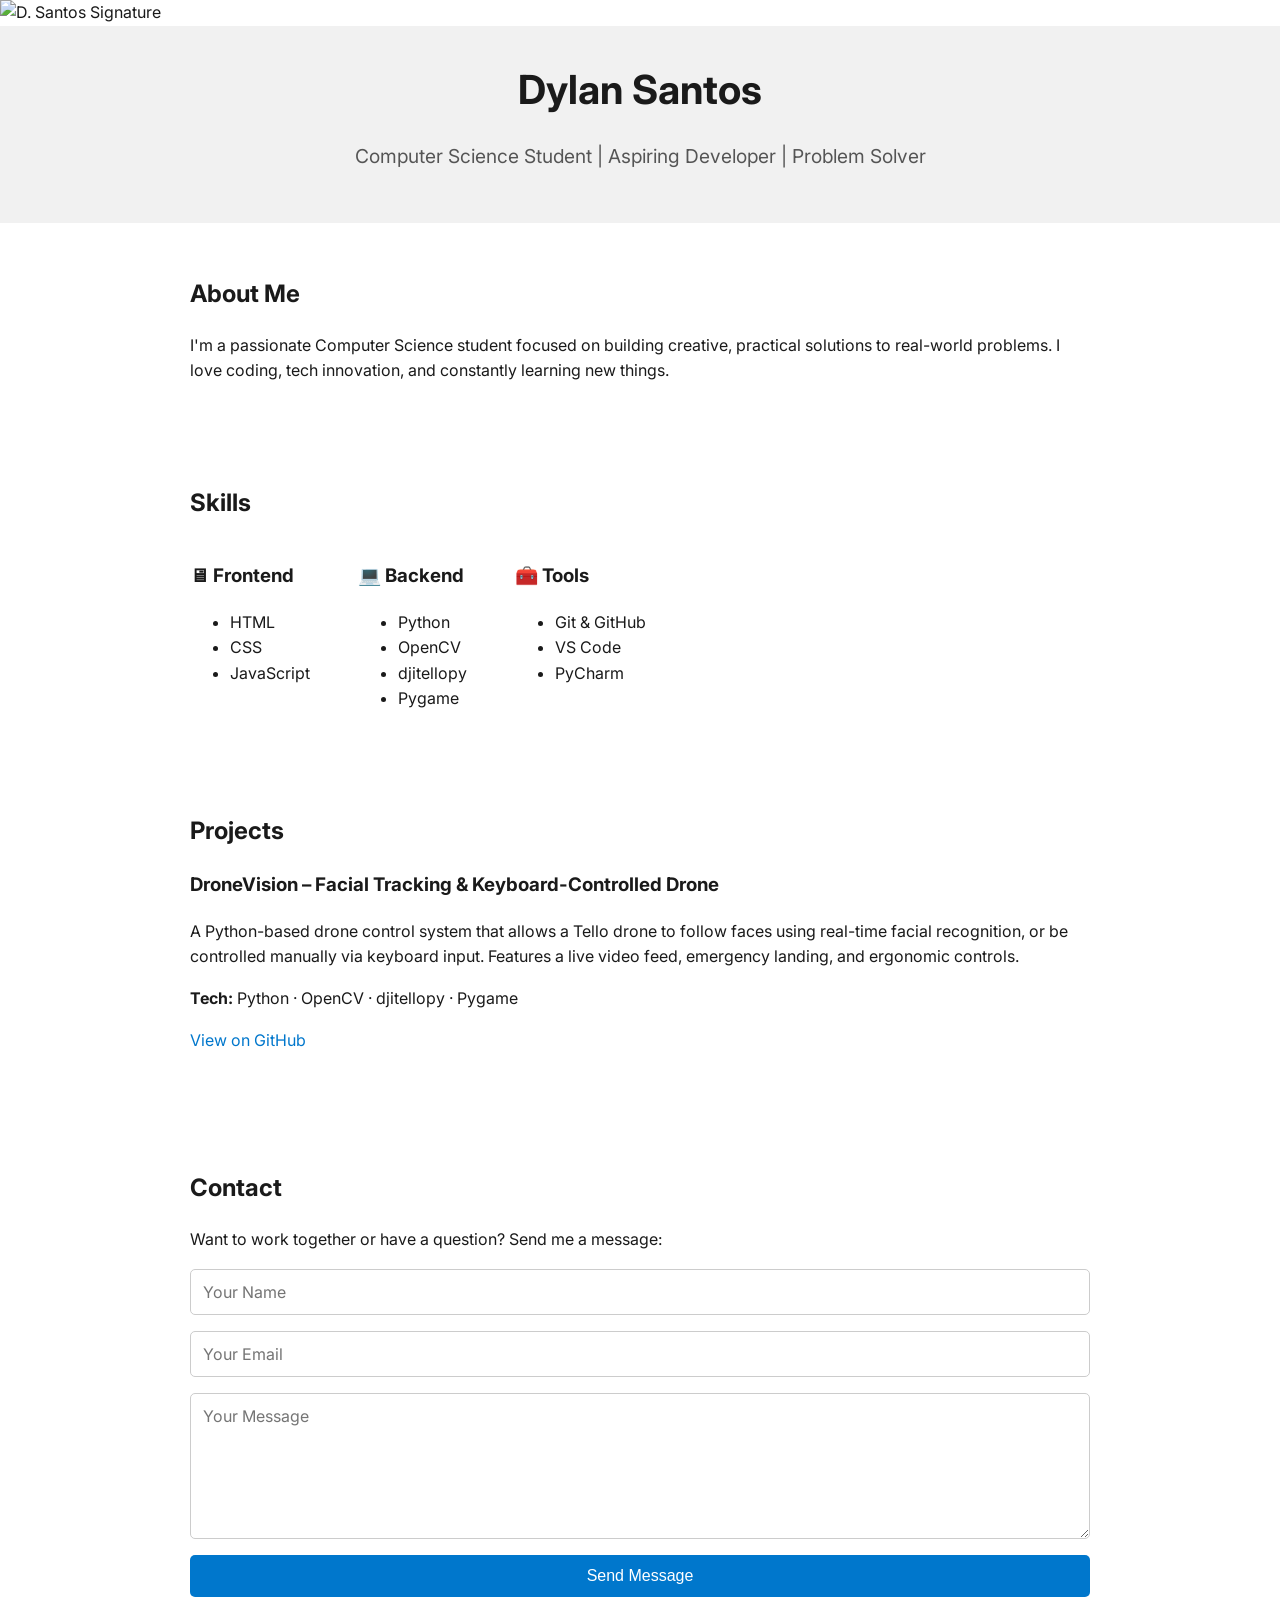
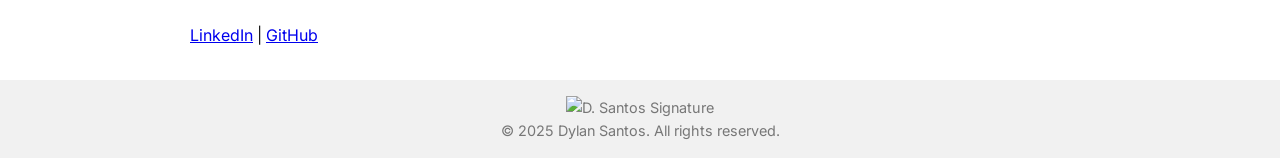
==== index.html @ 604d1a6c "added signature" ====
<!DOCTYPE html>
<html lang="en">
<head>
  <link rel="icon" type="image/png" href="assets/favicon.png">
  <img src="images/dsantos-signature.png" alt="D. Santos Signature" style="height:60px;">
  <meta charset="UTF-8" />
  <meta name="viewport" content="width=device-width, initial-scale=1.0" />
  <title>Dylan Santos | Portfolio</title>
  <link href="https://fonts.googleapis.com/css2?family=Inter:wght@400;600;800&display=swap" rel="stylesheet">
  <style>
    body { margin: 0; font-family: 'Inter', sans-serif; background: #fff; color: #1a1a1a; line-height: 1.6; }
    header { background: #f1f1f1; padding: 2rem; text-align: center; }
    header h1 { margin: 0; font-size: 2.5rem; }
    header p { font-size: 1.2rem; color: #555; }
    section { padding: 2rem; max-width: 900px; margin: auto; }
    .project { margin-bottom: 2rem; }
    .project a { color: #0077cc; text-decoration: none; }
    .project a:hover { text-decoration: underline; }
    form { display: flex; flex-direction: column; gap: 1rem; margin-top: 1rem; }
    input, textarea { padding: .75rem; font-size: 1rem; border: 1px solid #ccc; border-radius: 5px; font-family: inherit; }
    textarea { resize: vertical; min-height: 120px; }
    button { padding: .75rem 1.5rem; background: #0077cc; color: #fff; border: none; border-radius: 5px; font-size: 1rem; cursor: pointer; transition: background .2s; }
    button:hover { background: #005fa3; }
    footer { background: #f1f1f1; text-align: center; padding: 1rem; font-size: .9rem; color: #777; }

    #successPopup {
      position: fixed; top: 50%; left: 50%; transform: translate(-50%, -50%);
      background: #ffffff; border: 2px solid #0077cc; border-radius: 8px;
      padding: 2rem; box-shadow: 0 8px 24px rgba(0, 0, 0, .15); display: none;
      z-index: 999; font-size: 1.1rem; text-align: center; max-width: 90vw;
    }
    #successPopup button {
      margin-top: 1rem; background: #0077cc; color: #fff; border: none;
      padding: .5rem 1rem; border-radius: 5px; cursor: pointer;
    }
  </style>
</head>
<body>
  <header>
    <h1>Dylan Santos</h1>
    <p>Computer Science Student | Aspiring Developer | Problem Solver</p>
  </header>

  <section id="about">
    <h2>About Me</h2>
    <p>I'm a passionate Computer Science student focused on building creative, practical solutions to real-world problems. I love coding, tech innovation, and constantly learning new things.</p>
  </section>
  
<section id="skills">
  <h2>Skills</h2>
  <div style="display: flex; gap: 3rem; flex-wrap: wrap;">
    <div>
      <h3>🖥 Frontend</h3>
      <ul>
        <li>HTML</li>
        <li>CSS</li>
        <li>JavaScript</li>
      </ul>
    </div>
    <div>
      <h3>💻 Backend</h3>
      <ul>
        <li>Python</li>
        <li>OpenCV</li>
        <li>djitellopy</li>
        <li>Pygame</li>
      </ul>
    </div>
    <div>
      <h3>🧰 Tools</h3>
      <ul>
        <li>Git & GitHub</li>
        <li>VS Code</li>
        <li>PyCharm</li>
      </ul>
    </div>
  </div>
</section>

  <section id="projects">
    <h2>Projects</h2>
    <div class="project">
      <h3>DroneVision – Facial Tracking & Keyboard-Controlled Drone</h3>
      <p>A Python-based drone control system that allows a Tello drone to follow faces using real-time facial recognition, or be controlled manually via keyboard input. Features a live video feed, emergency landing, and ergonomic controls.</p>
      <p><strong>Tech:</strong> Python · OpenCV · djitellopy · Pygame</p>
      <a href="https://github.com/dylanbsantos/DroneVision" target="_blank">View on GitHub</a>
    </div>
  </section>

  <section id="contact">
    <h2>Contact</h2>
    <p>Want to work together or have a question? Send me a message:</p>

    <form action="https://formsubmit.co/dylanbrasilsantos@gmail.com" method="POST">
      <input type="text" name="_honey" style="display:none">
      <input type="hidden" name="_captcha" value="false">
      <input type="hidden" name="_next" value="https://dylansantos.xyz/?success=1">
      <input type="text" name="name" placeholder="Your Name" required>
      <input type="email" name="email" placeholder="Your Email" required>
      <textarea name="message" placeholder="Your Message" required></textarea>
      <button type="submit">Send Message</button>
    </form>

    <br>
    <a href="https://linkedin.com/in/dylanbrasilsantos" target="_blank">LinkedIn</a> |
    <a href="https://github.com/dylanbsantos" target="_blank">GitHub</a>
  </section>

  <footer>
    <img src="images/dsantos-signature.png" alt="D. Santos Signature" style="height:40px;"><br>
    &copy; 2025 Dylan Santos. All rights reserved.
  </footer>

  <div id="successPopup">
    <strong>Message sent!</strong> Thanks for reaching out, I’ll get back to you soon!<br>
    <button onclick="document.getElementById('successPopup').style.display='none'">Close</button>
  </div>

  <script>
    (function(){
      const params = new URLSearchParams(window.location.search);
      if (params.get('success') === '1') {
        document.getElementById('successPopup').style.display = 'block';
        params.delete('success');
        const newUrl = window.location.pathname;
        window.history.replaceState({}, '', newUrl);
      }
    })();
  </script>
</body>
</html>
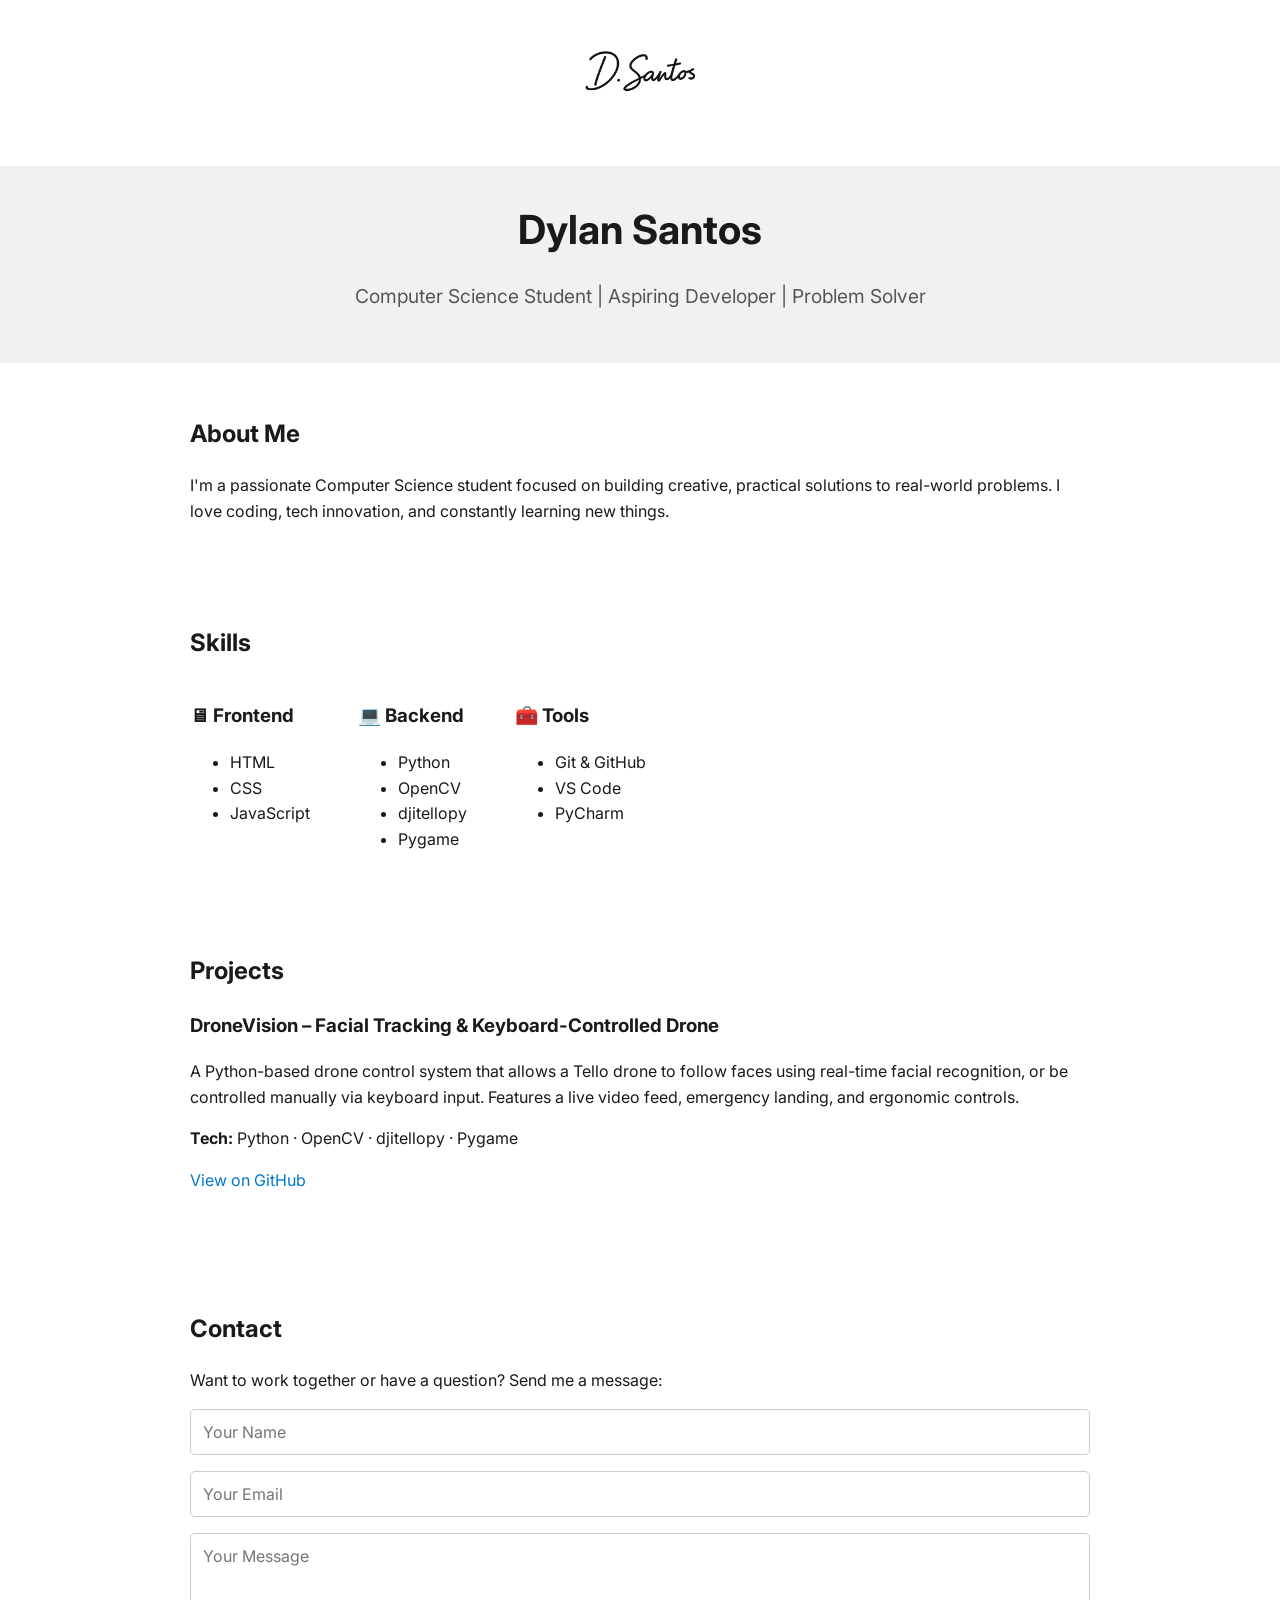
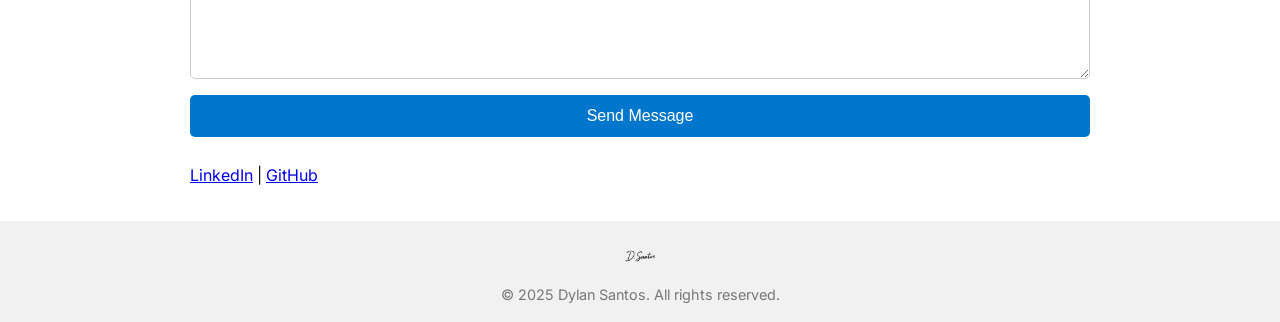
==== commit c239bc1b: "fixed signature" ====
--- a/index.html
+++ b/index.html
@@ -2,9 +2,9 @@
 <html lang="en">
 <head>
   <link rel="icon" type="image/png" href="assets/favicon.png">
-  <img src="images/dsantos-signature.png" alt="D. Santos Signature" style="height:60px;">
   <meta charset="UTF-8" />
   <meta name="viewport" content="width=device-width, initial-scale=1.0" />
+  <img src="assets/dsantos-signature.png" alt="Dylan Santos Signature" class="signature">
   <title>Dylan Santos | Portfolio</title>
   <link href="https://fonts.googleapis.com/css2?family=Inter:wght@400;600;800&display=swap" rel="stylesheet">
   <style>
@@ -22,6 +22,8 @@
     button { padding: .75rem 1.5rem; background: #0077cc; color: #fff; border: none; border-radius: 5px; font-size: 1rem; cursor: pointer; transition: background .2s; }
     button:hover { background: #005fa3; }
     footer { background: #f1f1f1; text-align: center; padding: 1rem; font-size: .9rem; color: #777; }
+    .signature {display: block; margin: 0 auto 1rem auto; max-width: 150px; height: auto;}
+
 
     #successPopup {
       position: fixed; top: 50%; left: 50%; transform: translate(-50%, -50%);
@@ -107,7 +109,7 @@
   </section>
 
   <footer>
-    <img src="images/dsantos-signature.png" alt="D. Santos Signature" style="height:40px;"><br>
+    <img src="assets/dsantos-signature.png" alt="Dylan Santos Signature" style="height:40px;"><br>
     &copy; 2025 Dylan Santos. All rights reserved.
   </footer>
 
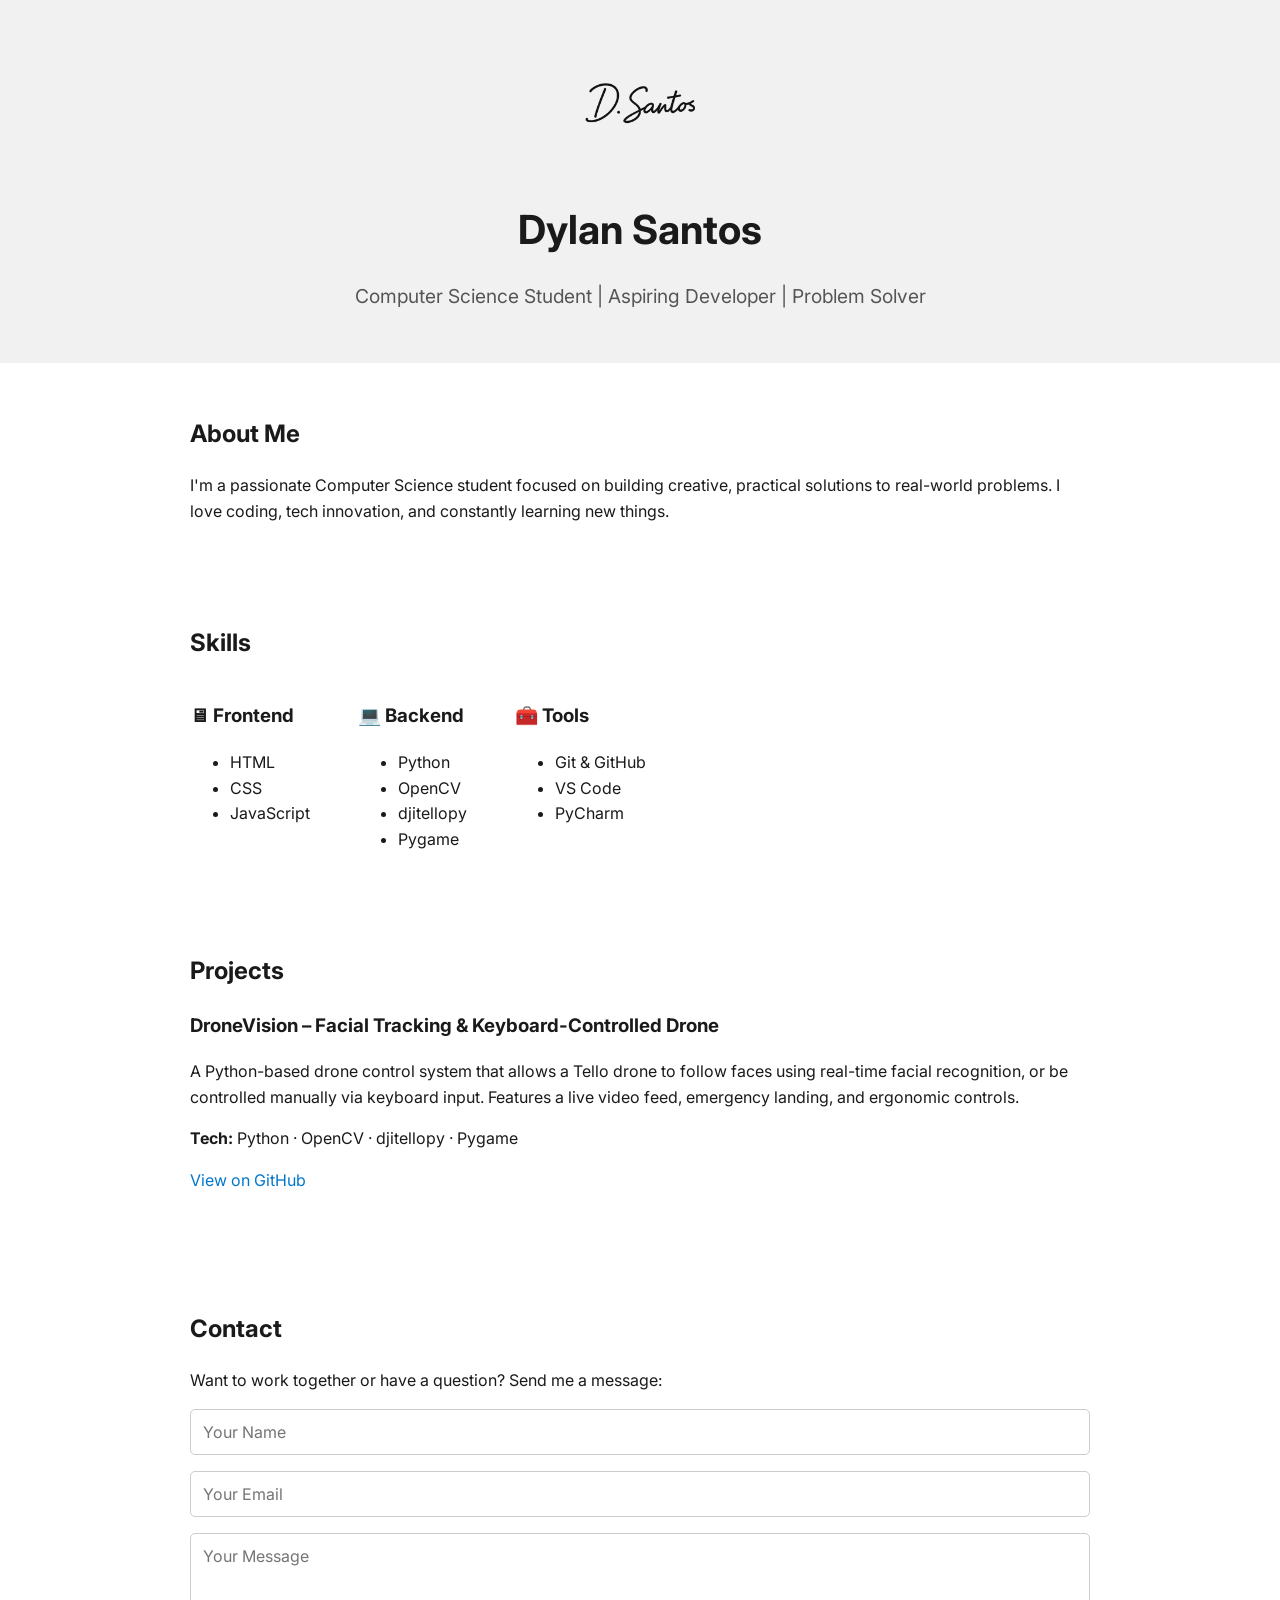
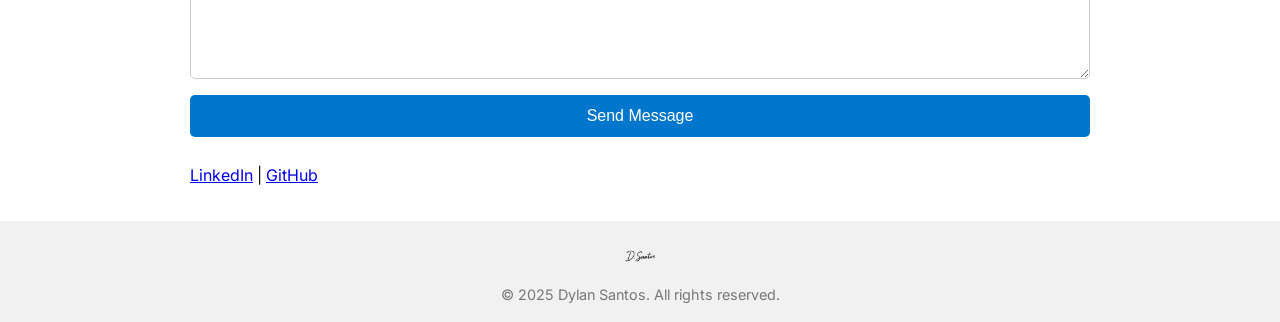
==== commit 26cd9ab6: "fixed signature2" ====
--- a/index.html
+++ b/index.html
@@ -4,7 +4,6 @@
   <link rel="icon" type="image/png" href="assets/favicon.png">
   <meta charset="UTF-8" />
   <meta name="viewport" content="width=device-width, initial-scale=1.0" />
-  <img src="assets/dsantos-signature.png" alt="Dylan Santos Signature" class="signature">
   <title>Dylan Santos | Portfolio</title>
   <link href="https://fonts.googleapis.com/css2?family=Inter:wght@400;600;800&display=swap" rel="stylesheet">
   <style>
@@ -39,6 +38,7 @@
 </head>
 <body>
   <header>
+    <img src="assets/dsantos-signature.png" alt="Dylan Santos Signature" class="signature">
     <h1>Dylan Santos</h1>
     <p>Computer Science Student | Aspiring Developer | Problem Solver</p>
   </header>
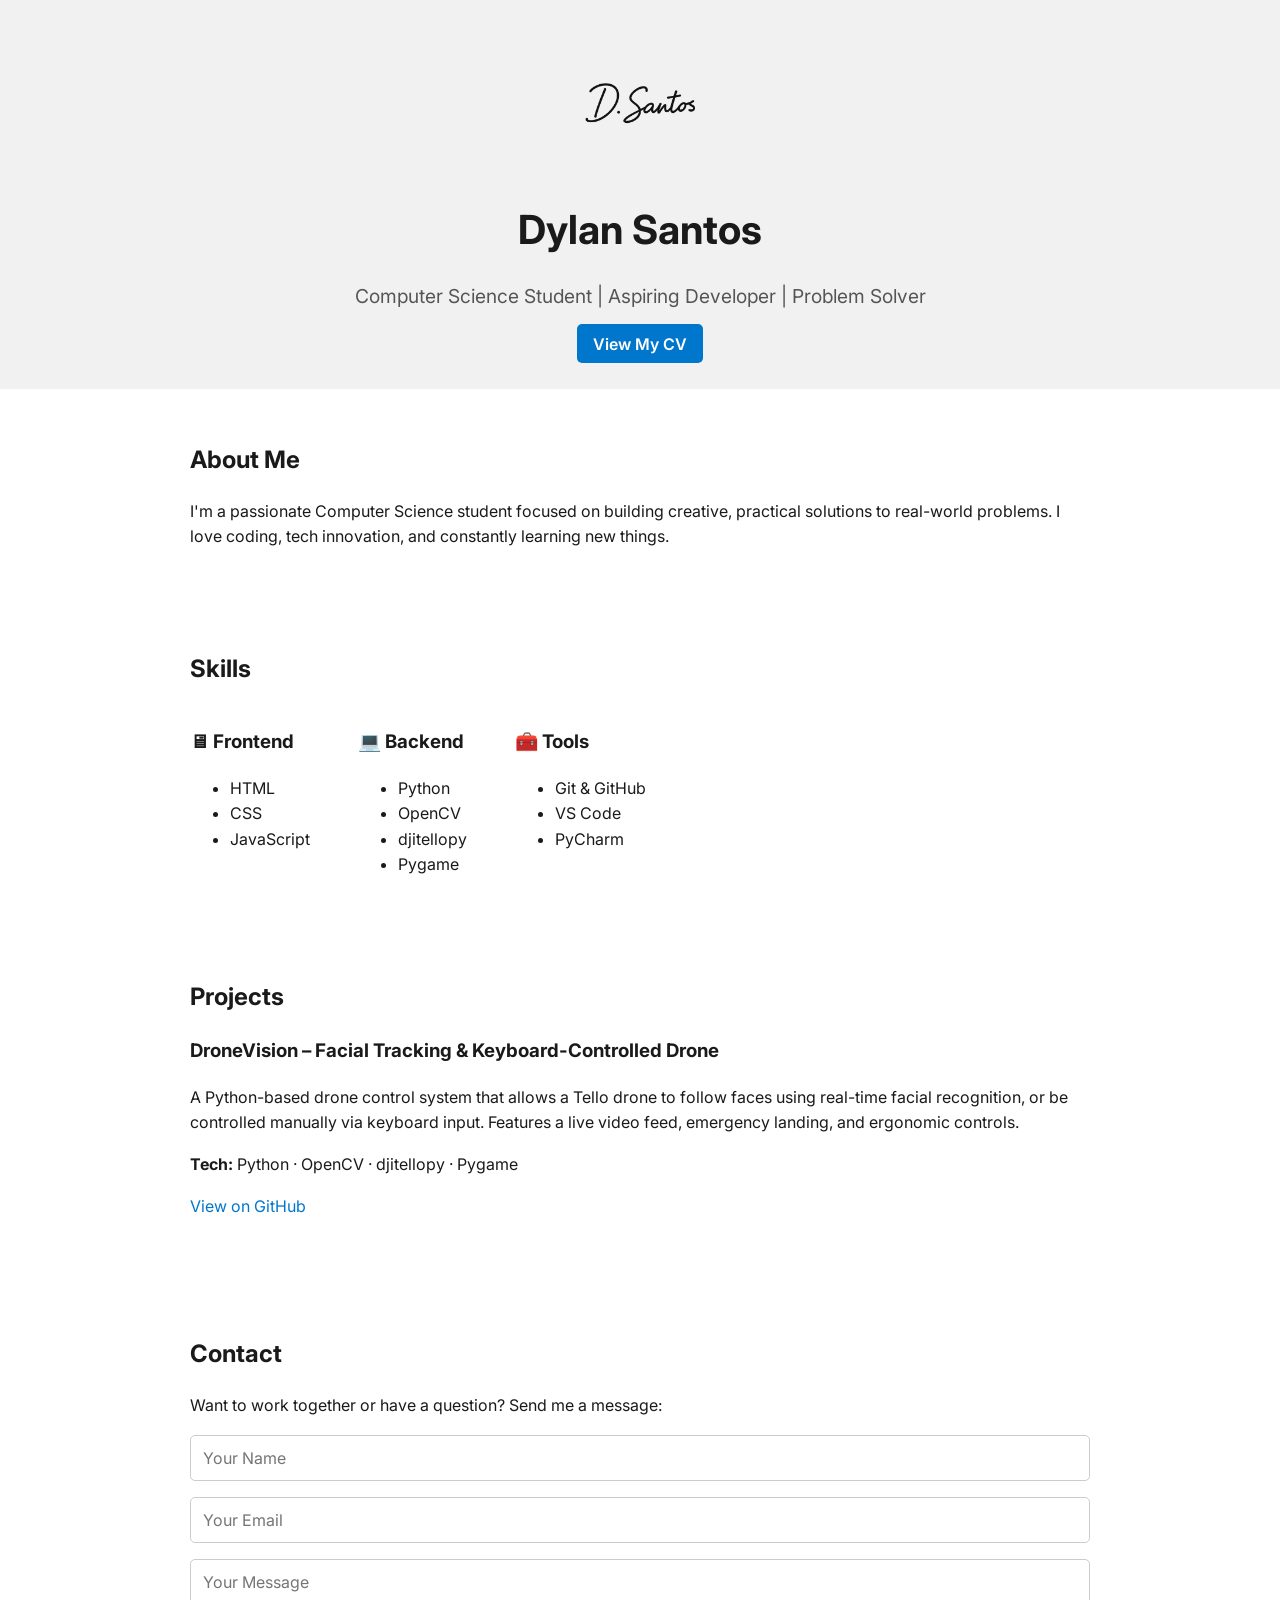
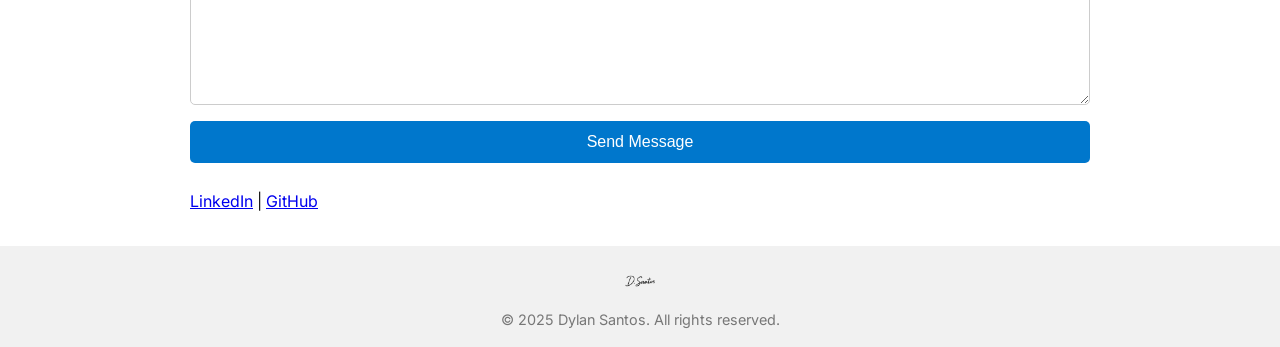
==== commit 83dc6fa9: "renamed signature, added cv" ====
--- a/index.html
+++ b/index.html
@@ -38,9 +38,14 @@
 </head>
 <body>
   <header>
-    <img src="assets/dsantos-signature.png" alt="Dylan Santos Signature" class="signature">
+    <img src="assets/sig.png" alt="Dylan Santos Signature" class="signature">
     <h1>Dylan Santos</h1>
     <p>Computer Science Student | Aspiring Developer | Problem Solver</p>
+    <div style="margin-top: 1rem;">
+  <a href="assets/Dylan Brasil Santos CV.pdf" target="_blank" style="background:#0077cc;color:#fff;padding:0.6rem 1rem;border-radius:5px;text-decoration:none;font-weight:600;">
+    View My CV
+  </a>
+</div>
   </header>
 
   <section id="about">
@@ -109,7 +114,7 @@
   </section>
 
   <footer>
-    <img src="assets/dsantos-signature.png" alt="Dylan Santos Signature" style="height:40px;"><br>
+    <img src="assets/sig.png" alt="Dylan Santos Signature" style="height:40px;"><br>
     &copy; 2025 Dylan Santos. All rights reserved.
   </footer>
 
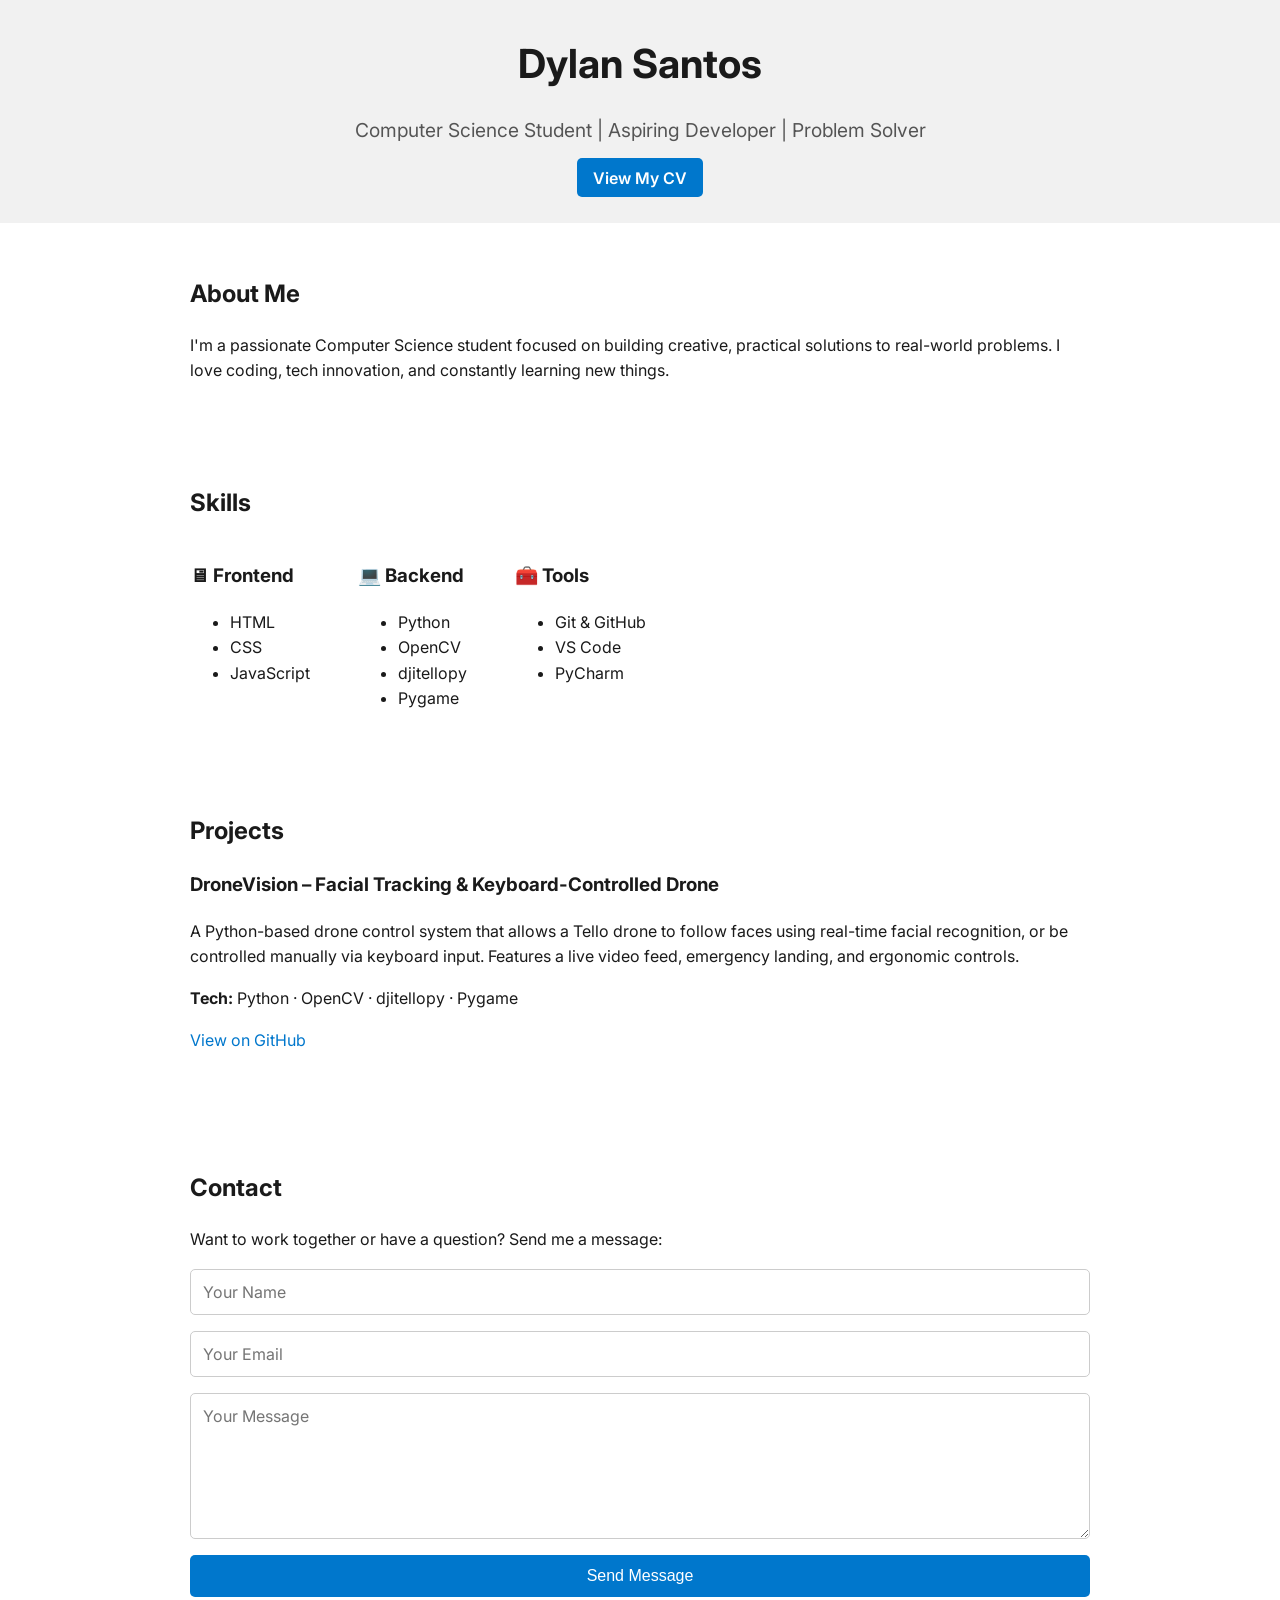
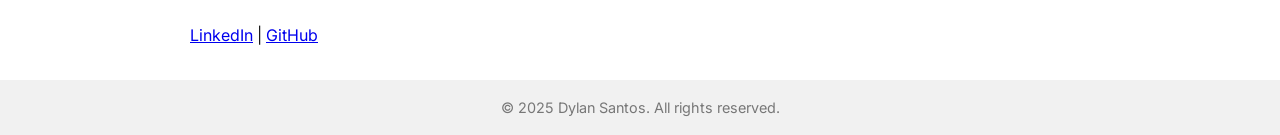
==== commit 5420255c: "commented out sig" ====
--- a/index.html
+++ b/index.html
@@ -38,11 +38,11 @@
 </head>
 <body>
   <header>
-    <img src="assets/sig.png" alt="Dylan Santos Signature" class="signature">
+    <!-- <img src="assets/sig.png" alt="Dylan Santos Signature" class="signature"> -->
     <h1>Dylan Santos</h1>
     <p>Computer Science Student | Aspiring Developer | Problem Solver</p>
     <div style="margin-top: 1rem;">
-  <a href="assets/Dylan Brasil Santos CV.pdf" target="_blank" style="background:#0077cc;color:#fff;padding:0.6rem 1rem;border-radius:5px;text-decoration:none;font-weight:600;">
+  <a href="assets/DylanSantos_CV.pdf" target="_blank" style="background:#0077cc;color:#fff;padding:0.6rem 1rem;border-radius:5px;text-decoration:none;font-weight:600;">
     View My CV
   </a>
 </div>
@@ -114,7 +114,7 @@
   </section>
 
   <footer>
-    <img src="assets/sig.png" alt="Dylan Santos Signature" style="height:40px;"><br>
+    <!-- <img src="assets/sig.png" alt="Dylan Santos Signature" style="height:40px;"><br> -->
     &copy; 2025 Dylan Santos. All rights reserved.
   </footer>
 
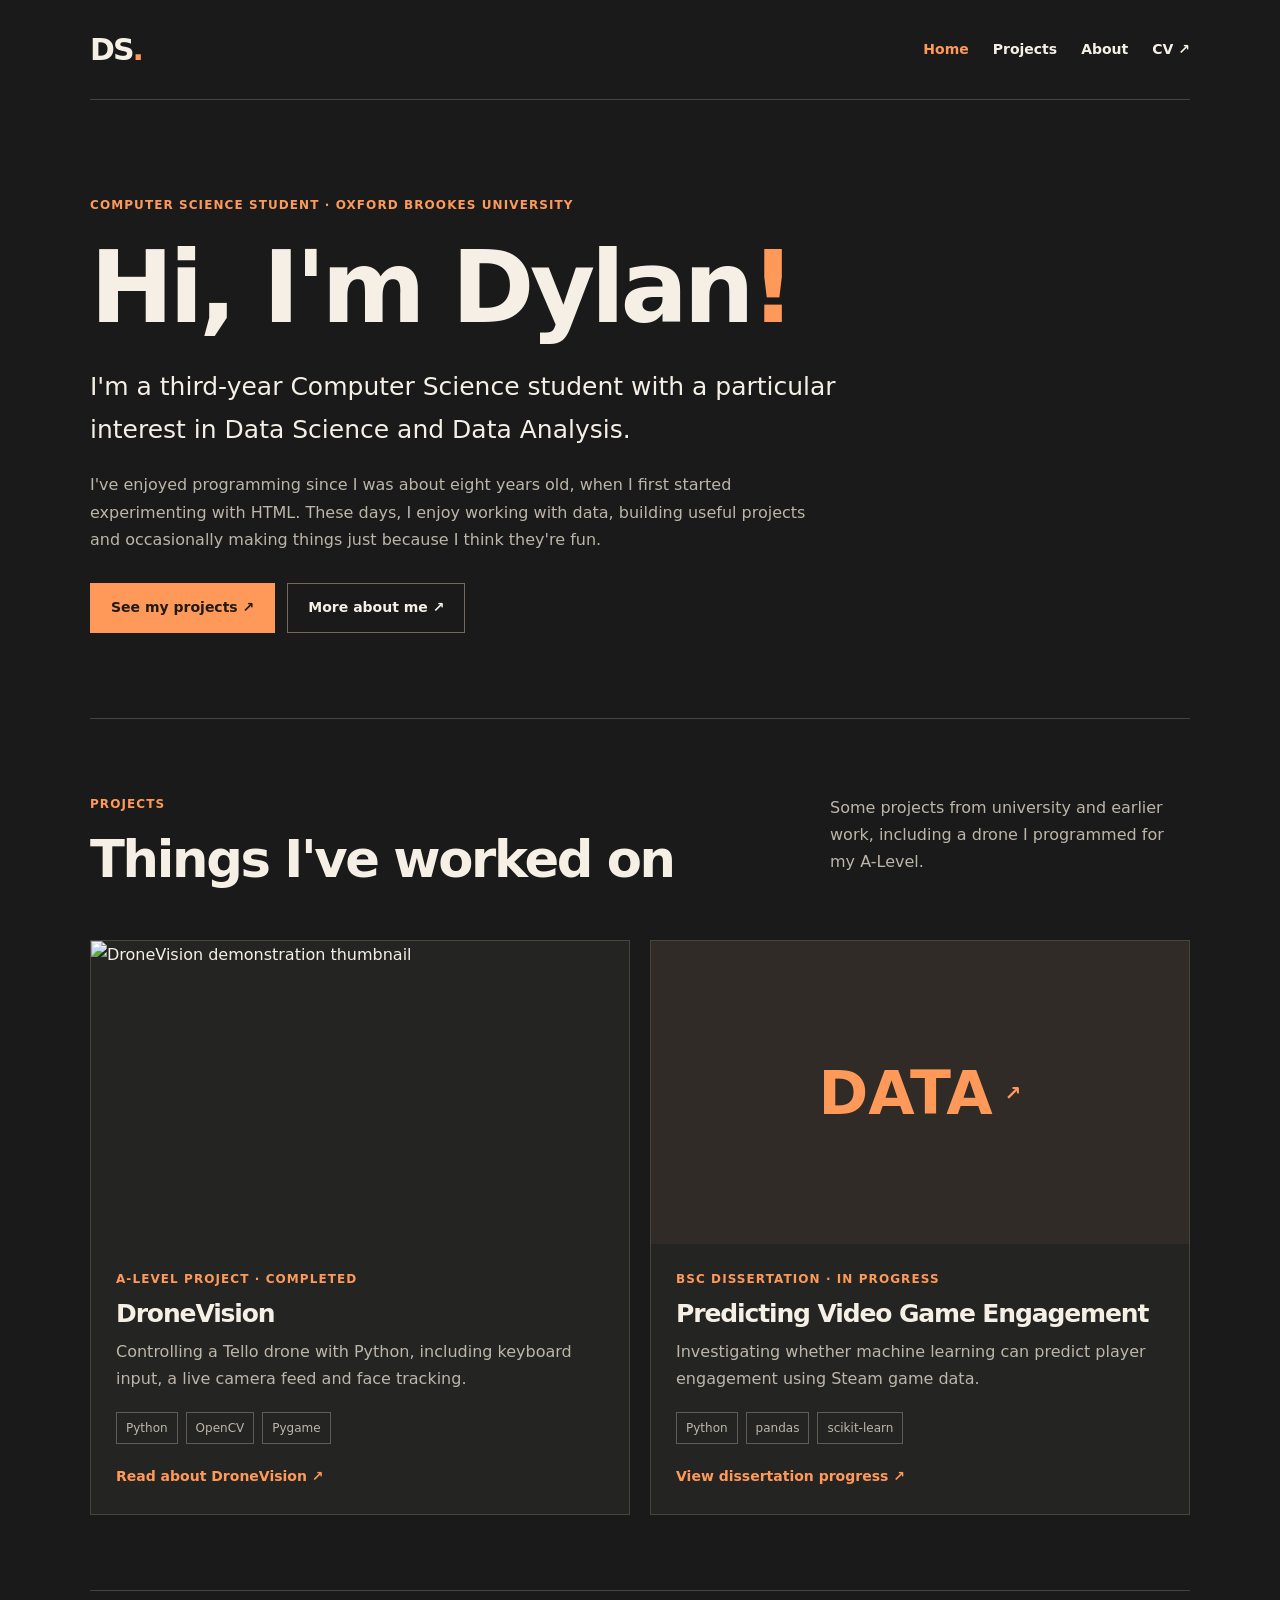
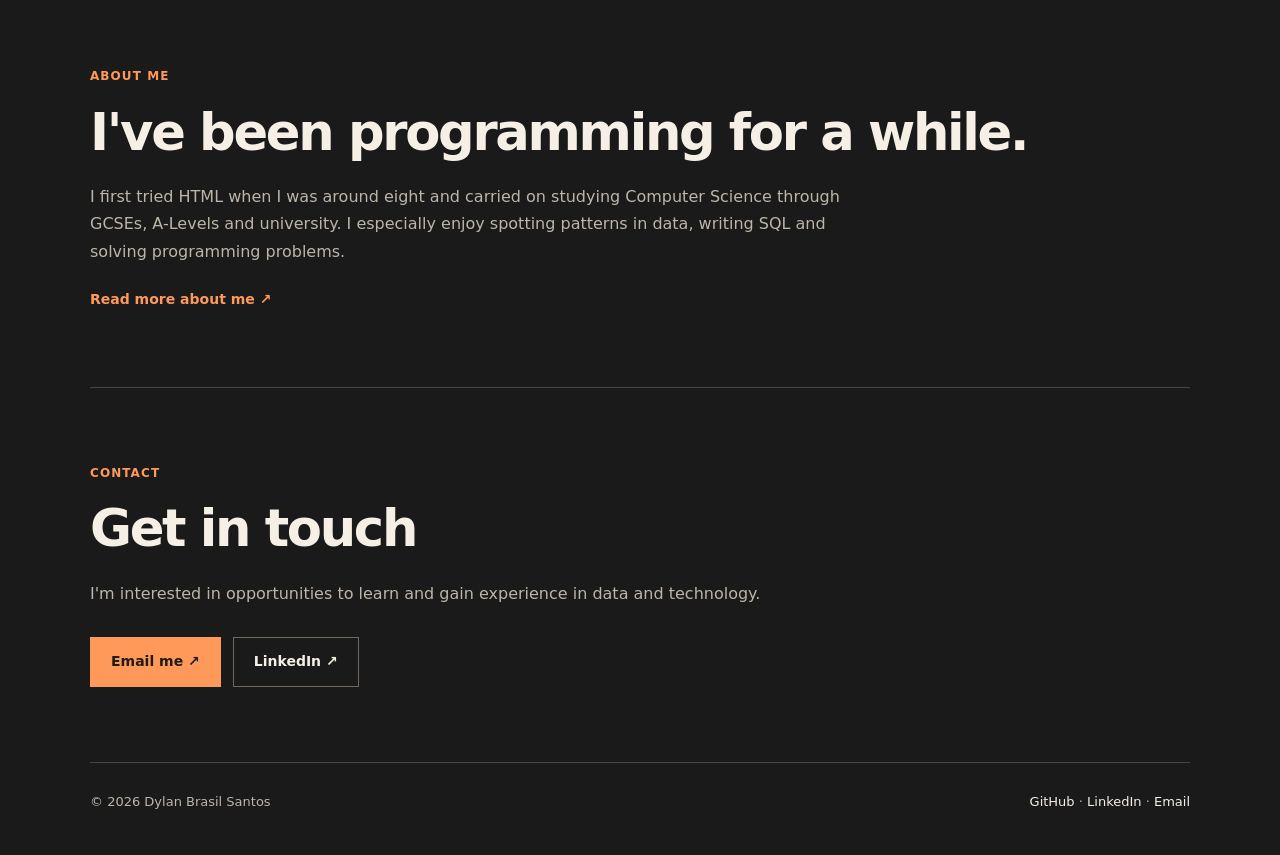
==== commit 3b28d6fa: "Add portfolio redesign pages and responsive styling" ====
--- a/index.html
+++ b/index.html
@@ -1,138 +1 @@
-<!DOCTYPE html>
-<html lang="en">
-<head>
-  <link rel="icon" type="image/png" href="assets/favicon.png">
-  <meta charset="UTF-8" />
-  <meta name="viewport" content="width=device-width, initial-scale=1.0" />
-  <title>Dylan Santos | Portfolio</title>
-  <link href="https://fonts.googleapis.com/css2?family=Inter:wght@400;600;800&display=swap" rel="stylesheet">
-  <style>
-    body { margin: 0; font-family: 'Inter', sans-serif; background: #fff; color: #1a1a1a; line-height: 1.6; }
-    header { background: #f1f1f1; padding: 2rem; text-align: center; }
-    header h1 { margin: 0; font-size: 2.5rem; }
-    header p { font-size: 1.2rem; color: #555; }
-    section { padding: 2rem; max-width: 900px; margin: auto; }
-    .project { margin-bottom: 2rem; }
-    .project a { color: #0077cc; text-decoration: none; }
-    .project a:hover { text-decoration: underline; }
-    form { display: flex; flex-direction: column; gap: 1rem; margin-top: 1rem; }
-    input, textarea { padding: .75rem; font-size: 1rem; border: 1px solid #ccc; border-radius: 5px; font-family: inherit; }
-    textarea { resize: vertical; min-height: 120px; }
-    button { padding: .75rem 1.5rem; background: #0077cc; color: #fff; border: none; border-radius: 5px; font-size: 1rem; cursor: pointer; transition: background .2s; }
-    button:hover { background: #005fa3; }
-    footer { background: #f1f1f1; text-align: center; padding: 1rem; font-size: .9rem; color: #777; }
-    .signature {display: block; margin: 0 auto 1rem auto; max-width: 150px; height: auto;}
-
-
-    #successPopup {
-      position: fixed; top: 50%; left: 50%; transform: translate(-50%, -50%);
-      background: #ffffff; border: 2px solid #0077cc; border-radius: 8px;
-      padding: 2rem; box-shadow: 0 8px 24px rgba(0, 0, 0, .15); display: none;
-      z-index: 999; font-size: 1.1rem; text-align: center; max-width: 90vw;
-    }
-    #successPopup button {
-      margin-top: 1rem; background: #0077cc; color: #fff; border: none;
-      padding: .5rem 1rem; border-radius: 5px; cursor: pointer;
-    }
-  </style>
-</head>
-<body>
-  <header>
-    <!-- <img src="assets/sig.png" alt="Dylan Santos Signature" class="signature"> -->
-    <h1>Dylan Santos</h1>
-    <p>Computer Science Student | Aspiring Developer | Problem Solver</p>
-    <div style="margin-top: 1rem;">
-  <a href="assets/DylanSantos_CV.pdf" target="_blank" style="background:#0077cc;color:#fff;padding:0.6rem 1rem;border-radius:5px;text-decoration:none;font-weight:600;">
-    View My CV
-  </a>
-</div>
-  </header>
-
-  <section id="about">
-    <h2>About Me</h2>
-    <p>I'm a passionate Computer Science student focused on building creative, practical solutions to real-world problems. I love coding, tech innovation, and constantly learning new things.</p>
-  </section>
-  
-<section id="skills">
-  <h2>Skills</h2>
-  <div style="display: flex; gap: 3rem; flex-wrap: wrap;">
-    <div>
-      <h3>🖥 Frontend</h3>
-      <ul>
-        <li>HTML</li>
-        <li>CSS</li>
-        <li>JavaScript</li>
-      </ul>
-    </div>
-    <div>
-      <h3>💻 Backend</h3>
-      <ul>
-        <li>Python</li>
-        <li>OpenCV</li>
-        <li>djitellopy</li>
-        <li>Pygame</li>
-      </ul>
-    </div>
-    <div>
-      <h3>🧰 Tools</h3>
-      <ul>
-        <li>Git & GitHub</li>
-        <li>VS Code</li>
-        <li>PyCharm</li>
-      </ul>
-    </div>
-  </div>
-</section>
-
-  <section id="projects">
-    <h2>Projects</h2>
-    <div class="project">
-      <h3>DroneVision – Facial Tracking & Keyboard-Controlled Drone</h3>
-      <p>A Python-based drone control system that allows a Tello drone to follow faces using real-time facial recognition, or be controlled manually via keyboard input. Features a live video feed, emergency landing, and ergonomic controls.</p>
-      <p><strong>Tech:</strong> Python · OpenCV · djitellopy · Pygame</p>
-      <a href="https://github.com/dylanbsantos/DroneVision" target="_blank">View on GitHub</a>
-    </div>
-  </section>
-
-  <section id="contact">
-    <h2>Contact</h2>
-    <p>Want to work together or have a question? Send me a message:</p>
-
-    <form action="https://formsubmit.co/dylanbrasilsantos@gmail.com" method="POST">
-      <input type="text" name="_honey" style="display:none">
-      <input type="hidden" name="_captcha" value="false">
-      <input type="hidden" name="_next" value="https://dylansantos.xyz/?success=1">
-      <input type="text" name="name" placeholder="Your Name" required>
-      <input type="email" name="email" placeholder="Your Email" required>
-      <textarea name="message" placeholder="Your Message" required></textarea>
-      <button type="submit">Send Message</button>
-    </form>
-
-    <br>
-    <a href="https://linkedin.com/in/dylanbrasilsantos" target="_blank">LinkedIn</a> |
-    <a href="https://github.com/dylanbsantos" target="_blank">GitHub</a>
-  </section>
-
-  <footer>
-    <!-- <img src="assets/sig.png" alt="Dylan Santos Signature" style="height:40px;"><br> -->
-    &copy; 2025 Dylan Santos. All rights reserved.
-  </footer>
-
-  <div id="successPopup">
-    <strong>Message sent!</strong> Thanks for reaching out, I’ll get back to you soon!<br>
-    <button onclick="document.getElementById('successPopup').style.display='none'">Close</button>
-  </div>
-
-  <script>
-    (function(){
-      const params = new URLSearchParams(window.location.search);
-      if (params.get('success') === '1') {
-        document.getElementById('successPopup').style.display = 'block';
-        params.delete('success');
-        const newUrl = window.location.pathname;
-        window.history.replaceState({}, '', newUrl);
-      }
-    })();
-  </script>
-</body>
-</html>
+<!doctype html><html lang="en"><head><meta charset="utf-8"><meta name="viewport" content="width=device-width,initial-scale=1"><meta name="theme-color" content="#191a19"><meta name="description" content="Dylan Santos, Computer Science student interested in Data Science and Data Analysis."><title>Home | Dylan Santos</title><link rel="icon" href="assets/favicon.png"><link rel="stylesheet" href="styles.css"></head><body><a class="skip" href="#main">Skip to content</a><header class="header wrap"><a class="brand" href="index.html">DS<span class="accent">.</span></a><nav aria-label="Main navigation"><a href="index.html" aria-current="page">Home</a><a href="projects/index.html">Projects</a><a href="about.html">About</a><a href="assets/DylanSantos_CV.pdf" target="_blank" rel="noopener">CV ↗</a></nav></header><main id="main"><section class="hero wrap"><div class="kicker">Computer Science student · Oxford Brookes University</div><h1>Hi, I'm Dylan<span class="accent">!</span></h1><p class="lead">I'm a third-year Computer Science student with a particular interest in Data Science and Data Analysis.</p><p>I've enjoyed programming since I was about eight years old, when I first started experimenting with HTML. These days, I enjoy working with data, building useful projects and occasionally making things just because I think they're fun.</p><div class="btns"><a class="btn primary" href="projects/index.html">See my projects ↗</a><a class="btn" href="about.html">More about me ↗</a></div></section><section class="section wrap"><div class="sectionhead"><div><div class="kicker">Projects</div><h2>Things I've worked on</h2></div><p>Some projects from university and earlier work, including a drone I programmed for my A-Level.</p></div><div class="cards"><article class="card"><a href="projects/dronevision.html"><img src="https://img.youtube.com/vi/Dx9f2y-YNXg/hqdefault.jpg" alt="DroneVision demonstration thumbnail" loading="lazy"></a><div class="card-body"><div class="meta">A-Level project · Completed</div><h3>DroneVision</h3><p>Controlling a Tello drone with Python, including keyboard input, a live camera feed and face tracking.</p><div class="pills"><span>Python</span><span>OpenCV</span><span>Pygame</span></div><a class="link" href="projects/dronevision.html">Read about DroneVision ↗</a></div></article><article class="card"><div style="aspect-ratio:16/9;display:flex;align-items:center;justify-content:center;background:#302b26;color:var(--orange);font-size:60px;font-weight:750">DATA<span style="font-size:20px;margin-left:12px">↗</span></div><div class="card-body"><div class="meta">BSc dissertation · In progress</div><h3>Predicting Video Game Engagement</h3><p>Investigating whether machine learning can predict player engagement using Steam game data.</p><div class="pills"><span>Python</span><span>pandas</span><span>scikit-learn</span></div><a class="link" href="projects/dissertation.html">View dissertation progress ↗</a></div></article></div></section><section class="section wrap"><div class="kicker">About me</div><h2>I've been programming for a while.</h2><p style="max-width:750px">I first tried HTML when I was around eight and carried on studying Computer Science through GCSEs, A-Levels and university. I especially enjoy spotting patterns in data, writing SQL and solving programming problems.</p><a class="link" href="about.html">Read more about me ↗</a></section><section class="section wrap"><div class="kicker">Contact</div><h2>Get in touch</h2><p>I'm interested in opportunities to learn and gain experience in data and technology.</p><div class="btns"><a class="btn primary" href="mailto:dylanbrasilsantos@gmail.com">Email me ↗</a><a class="btn" href="https://linkedin.com/in/dylanbrasilsantos" target="_blank" rel="noopener noreferrer">LinkedIn ↗</a></div></section></main><footer class="footer wrap"><span>© 2026 Dylan Brasil Santos</span><span><a href="https://github.com/dylanbsantos" target="_blank" rel="noopener noreferrer">GitHub</a> · <a href="https://linkedin.com/in/dylanbrasilsantos" target="_blank" rel="noopener noreferrer">LinkedIn</a> · <a href="mailto:dylanbrasilsantos@gmail.com">Email</a></span></footer></body></html>
--- a/styles.css
+++ b/styles.css
@@ -0,0 +1 @@
+:root{--bg:#191a19;--panel:#242523;--ink:#f5efe6;--muted:#bdb5a9;--line:#48453e;--orange:#ff9959}*{box-sizing:border-box}html{scroll-behavior:smooth}body{margin:0;background:var(--bg);color:var(--ink);font:16px/1.7 system-ui,-apple-system,Segoe UI,sans-serif}a{color:inherit;text-decoration:none}a:hover{color:var(--orange)}a:focus-visible{outline:3px solid var(--orange);outline-offset:4px}.wrap{width:min(1100px,calc(100% - 40px));margin:auto}.header{display:flex;justify-content:space-between;align-items:center;gap:24px;padding:24px 0;border-bottom:1px solid var(--line)}.brand{font-size:30px;font-weight:800;letter-spacing:-2px}.accent,.kicker,.meta,.link{color:var(--orange)}nav{display:flex;gap:24px;flex-wrap:wrap;font-size:14px;font-weight:650}nav a[aria-current=page]{color:var(--orange)}h1,h2,h3{line-height:1.12;letter-spacing:-.045em;margin:0 0 22px}h1{font-size:clamp(50px,8vw,100px)}h2{font-size:clamp(32px,4vw,56px)}h3{font-size:25px}p{color:var(--muted);margin:0 0 20px}p.lead{font-size:clamp(19px,2.4vw,25px);color:var(--ink);max-width:780px}.hero{padding:95px 0 85px}.hero p{max-width:750px}.kicker,.meta{font-size:12px;letter-spacing:.09em;font-weight:750;text-transform:uppercase}.kicker{margin-bottom:17px}.btns{display:flex;gap:12px;flex-wrap:wrap;margin-top:30px}.btn{display:inline-block;padding:12px 20px;border:1px solid #73695e;font-size:14px;font-weight:700}.btn.primary{background:var(--orange);border-color:var(--orange);color:#211b17}.section{padding:75px 0;border-top:1px solid var(--line)}.sectionhead{display:flex;justify-content:space-between;gap:30px;margin-bottom:30px}.sectionhead p{max-width:360px}.cards{display:grid;grid-template-columns:repeat(2,minmax(0,1fr));gap:20px}.card,.panel{background:var(--panel);border:1px solid var(--line)}.card img,.video img{display:block;width:100%;aspect-ratio:16/9;object-fit:cover}.card-body{padding:25px}.card h3{margin:10px 0}.pills{display:flex;gap:8px;flex-wrap:wrap;margin:18px 0}.pills span{font-size:12px;border:1px solid #615c54;padding:5px 9px;color:var(--muted)}.link{font-weight:750;font-size:14px}.pageintro{padding:75px 0 45px}.pageintro h1{margin:14px 0 24px}.content{max-width:800px}.content h2{font-size:36px;margin-top:35px}.content h3{font-size:23px;margin-top:25px}.content li{color:var(--muted);margin-bottom:10px}.featured{display:block;max-width:850px;position:relative;border:1px solid var(--line);margin:30px 0 0}.featured img{width:100%;display:block;aspect-ratio:16/9;object-fit:cover}.featured span,.play{position:absolute;bottom:14px;left:14px;background:var(--orange);color:#1c1c1c;padding:10px 14px;font-weight:750;font-size:13px}.videos{display:grid;grid-template-columns:repeat(3,minmax(0,1fr));gap:20px}.video{background:var(--panel);border:1px solid var(--line)}.video a{display:block;position:relative}.video h3{font-size:19px;margin:14px 16px 5px}.video p{font-size:13px;margin:0 16px 20px}.note{border-left:3px solid var(--orange);padding:16px 20px;background:var(--panel);color:var(--muted)}.jobs article{border-top:1px solid var(--line);padding:24px 0}.jobs h3{margin:5px 0 8px}.footer{border-top:1px solid var(--line);padding:28px 0 42px;display:flex;justify-content:space-between;gap:18px;flex-wrap:wrap;color:var(--muted);font-size:13px}.footer a{color:var(--ink)}.skip{position:absolute;left:-9999px}.skip:focus{left:10px;top:10px;background:var(--orange);color:#111;padding:10px;z-index:10}@media(max-width:700px){.header{align-items:flex-start;flex-wrap:wrap}nav{gap:16px}.hero{padding:65px 0}.section{padding:55px 0}.cards,.videos{grid-template-columns:1fr}.sectionhead{display:block}.pageintro{padding:55px 0 35px}}
